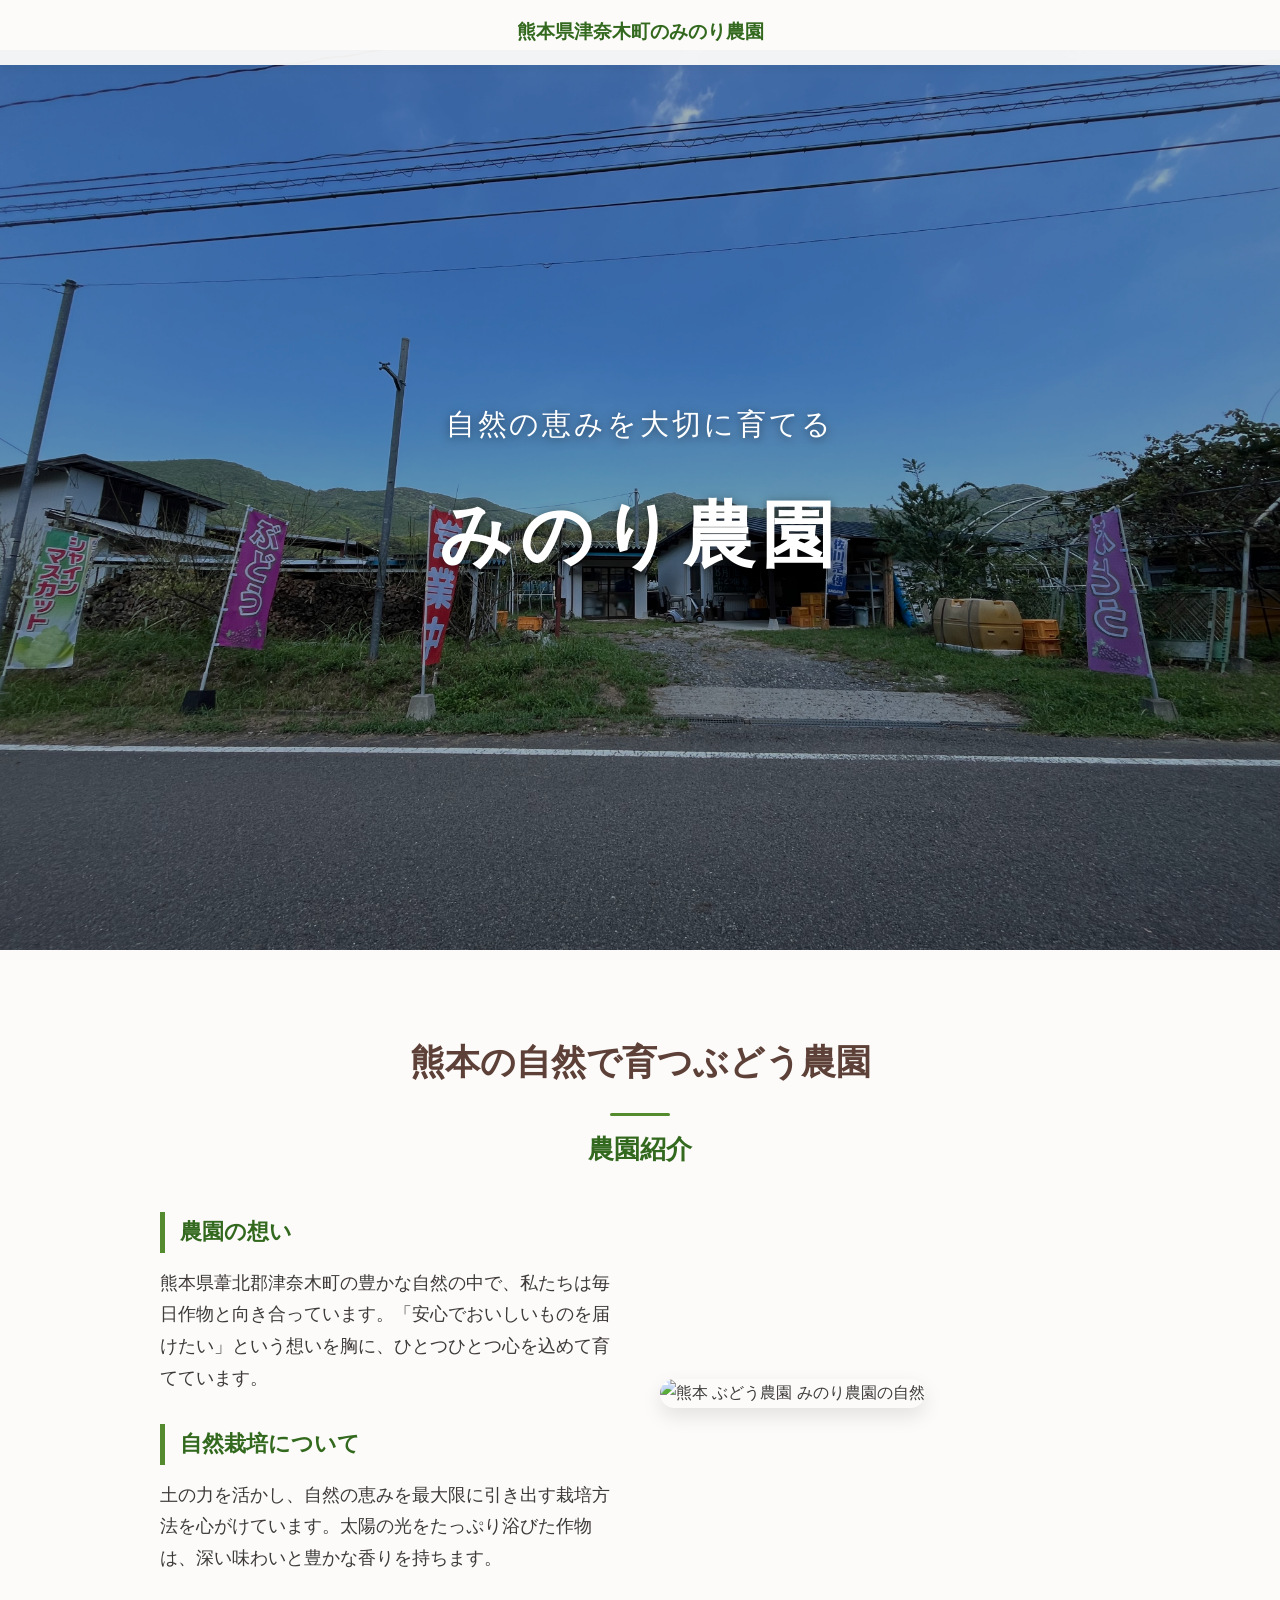
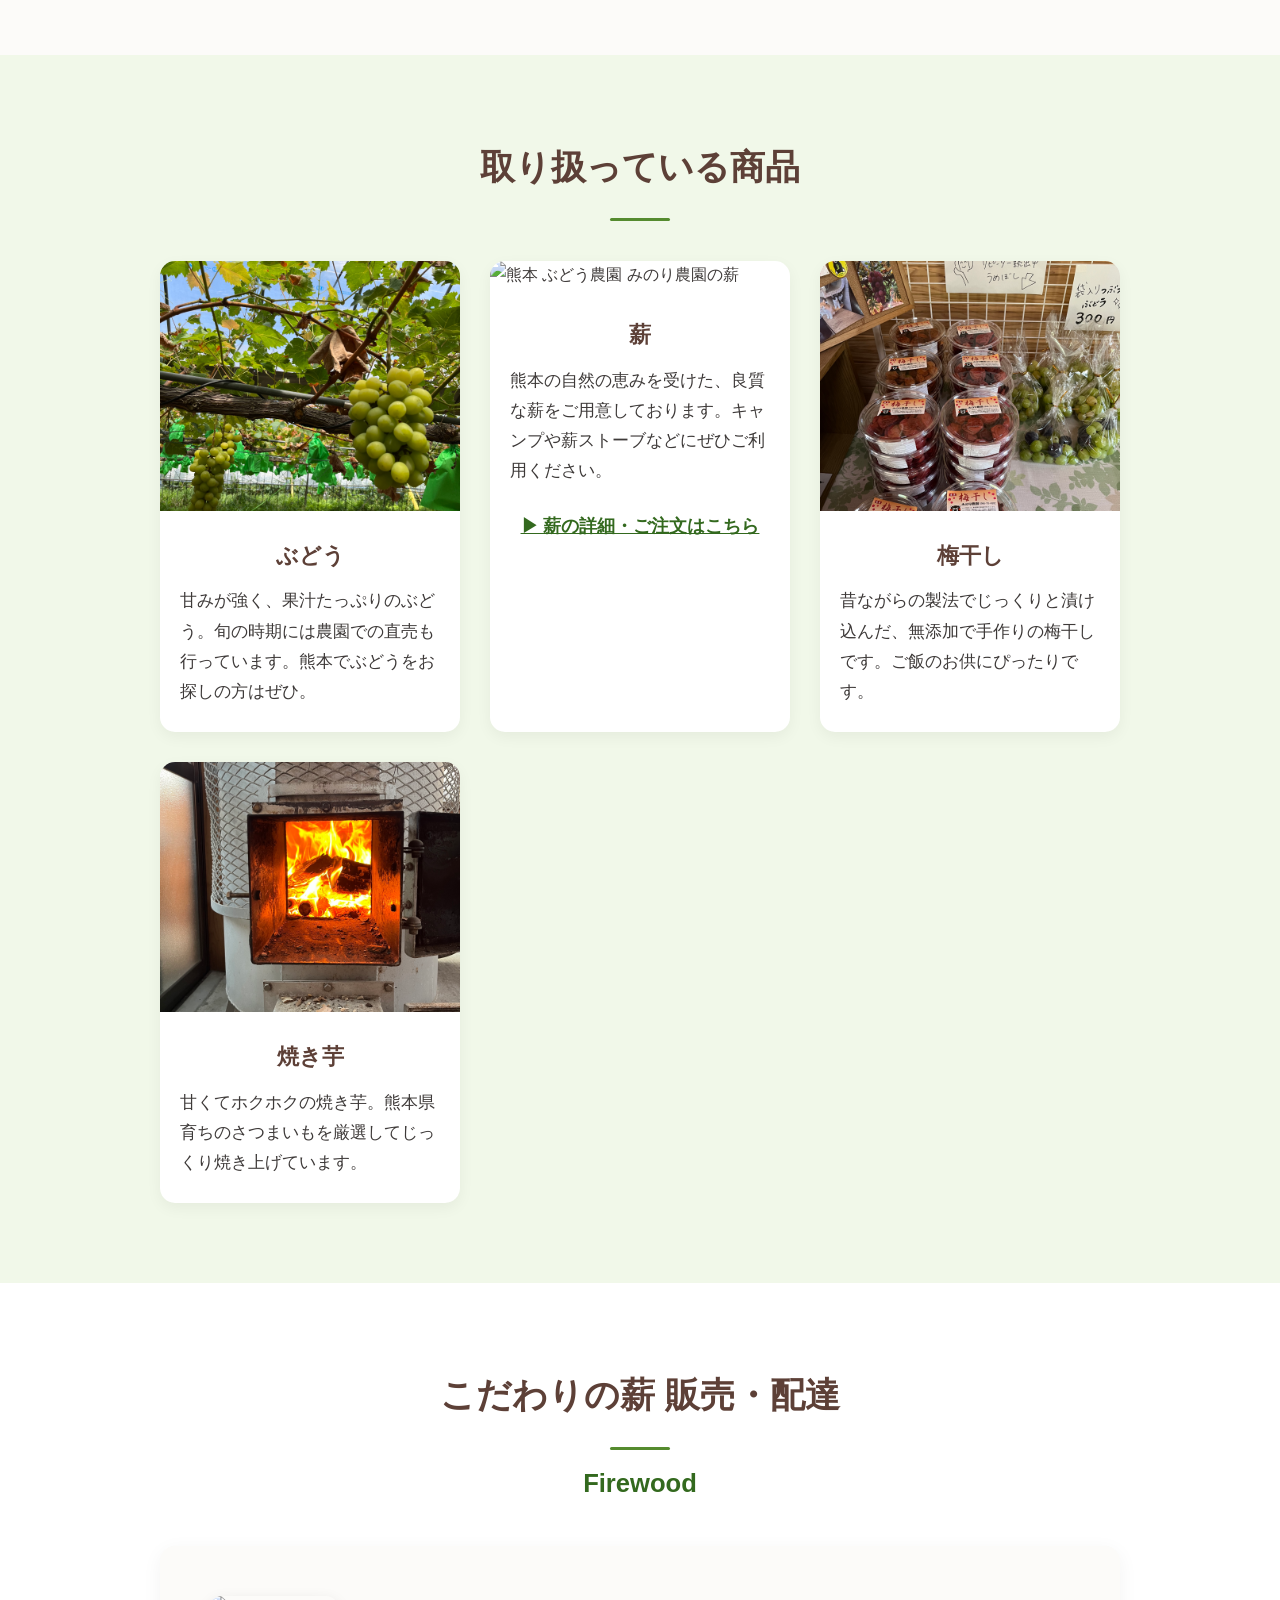
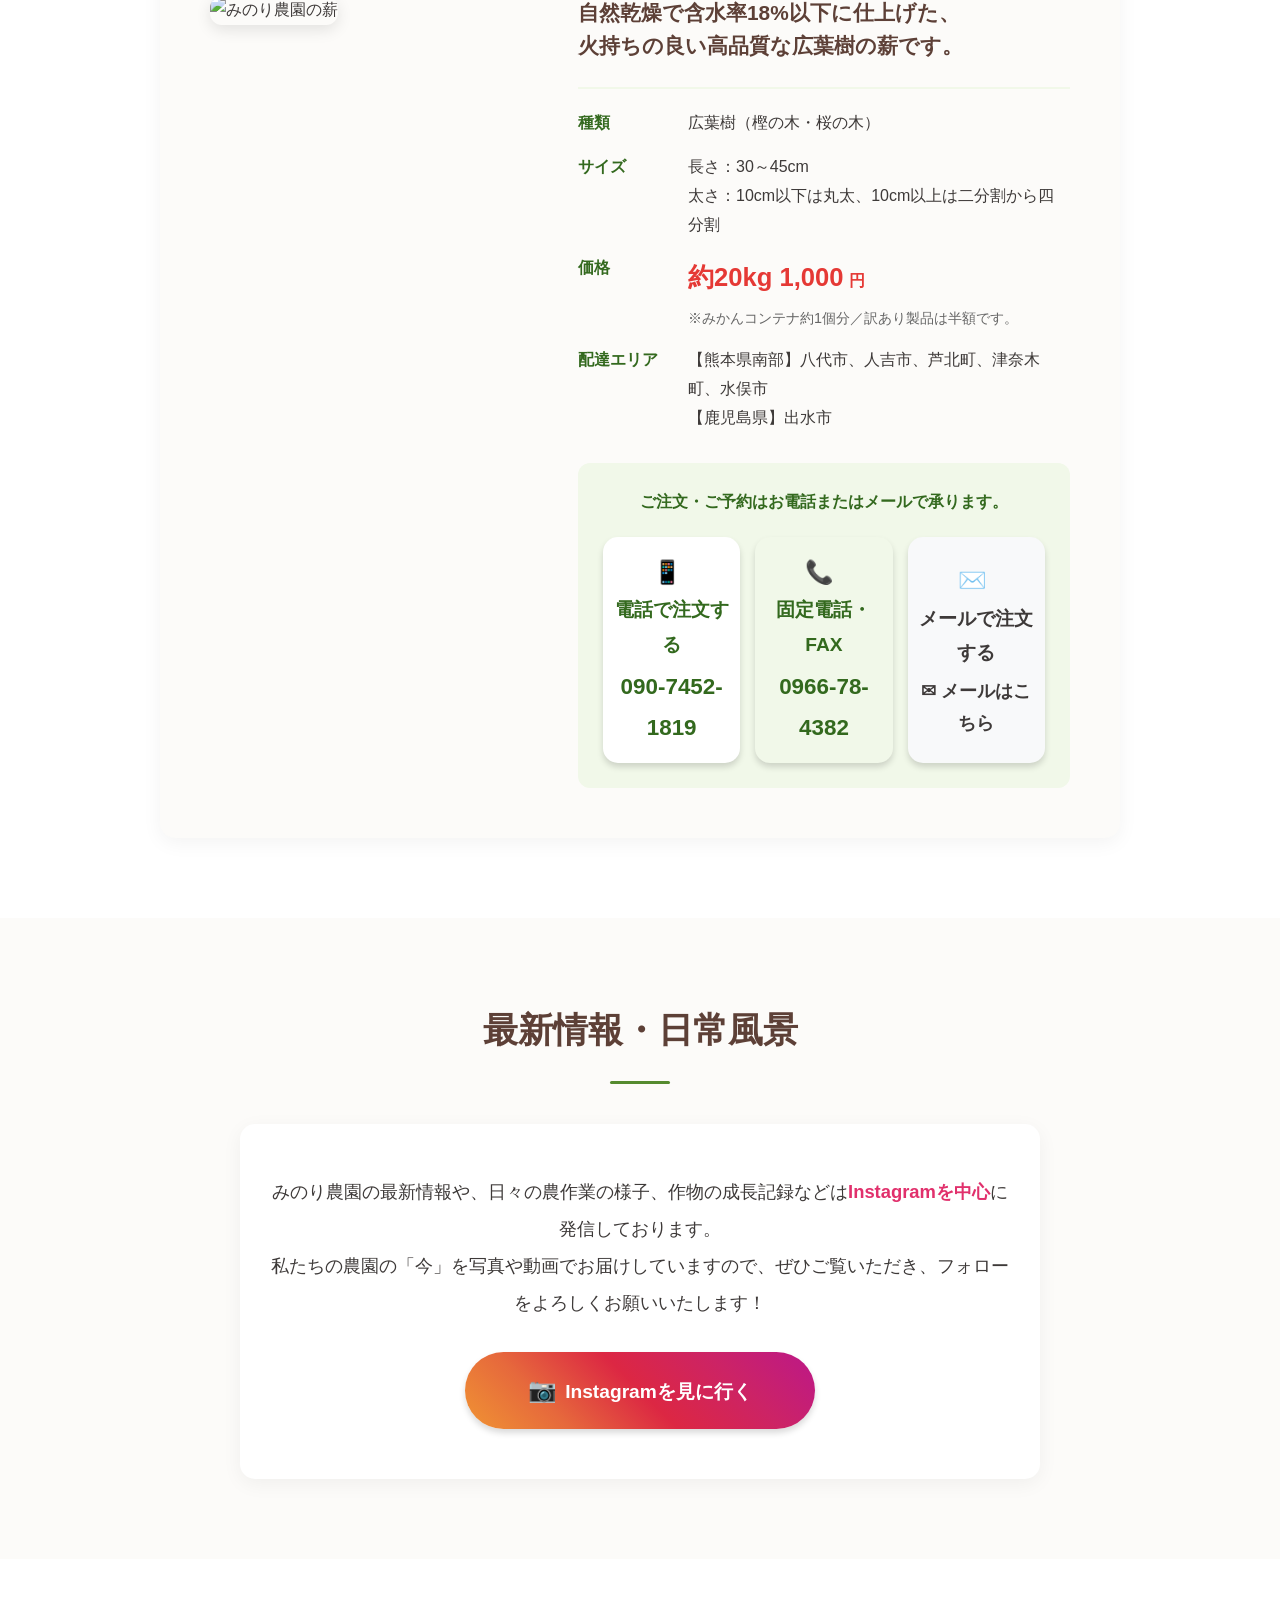
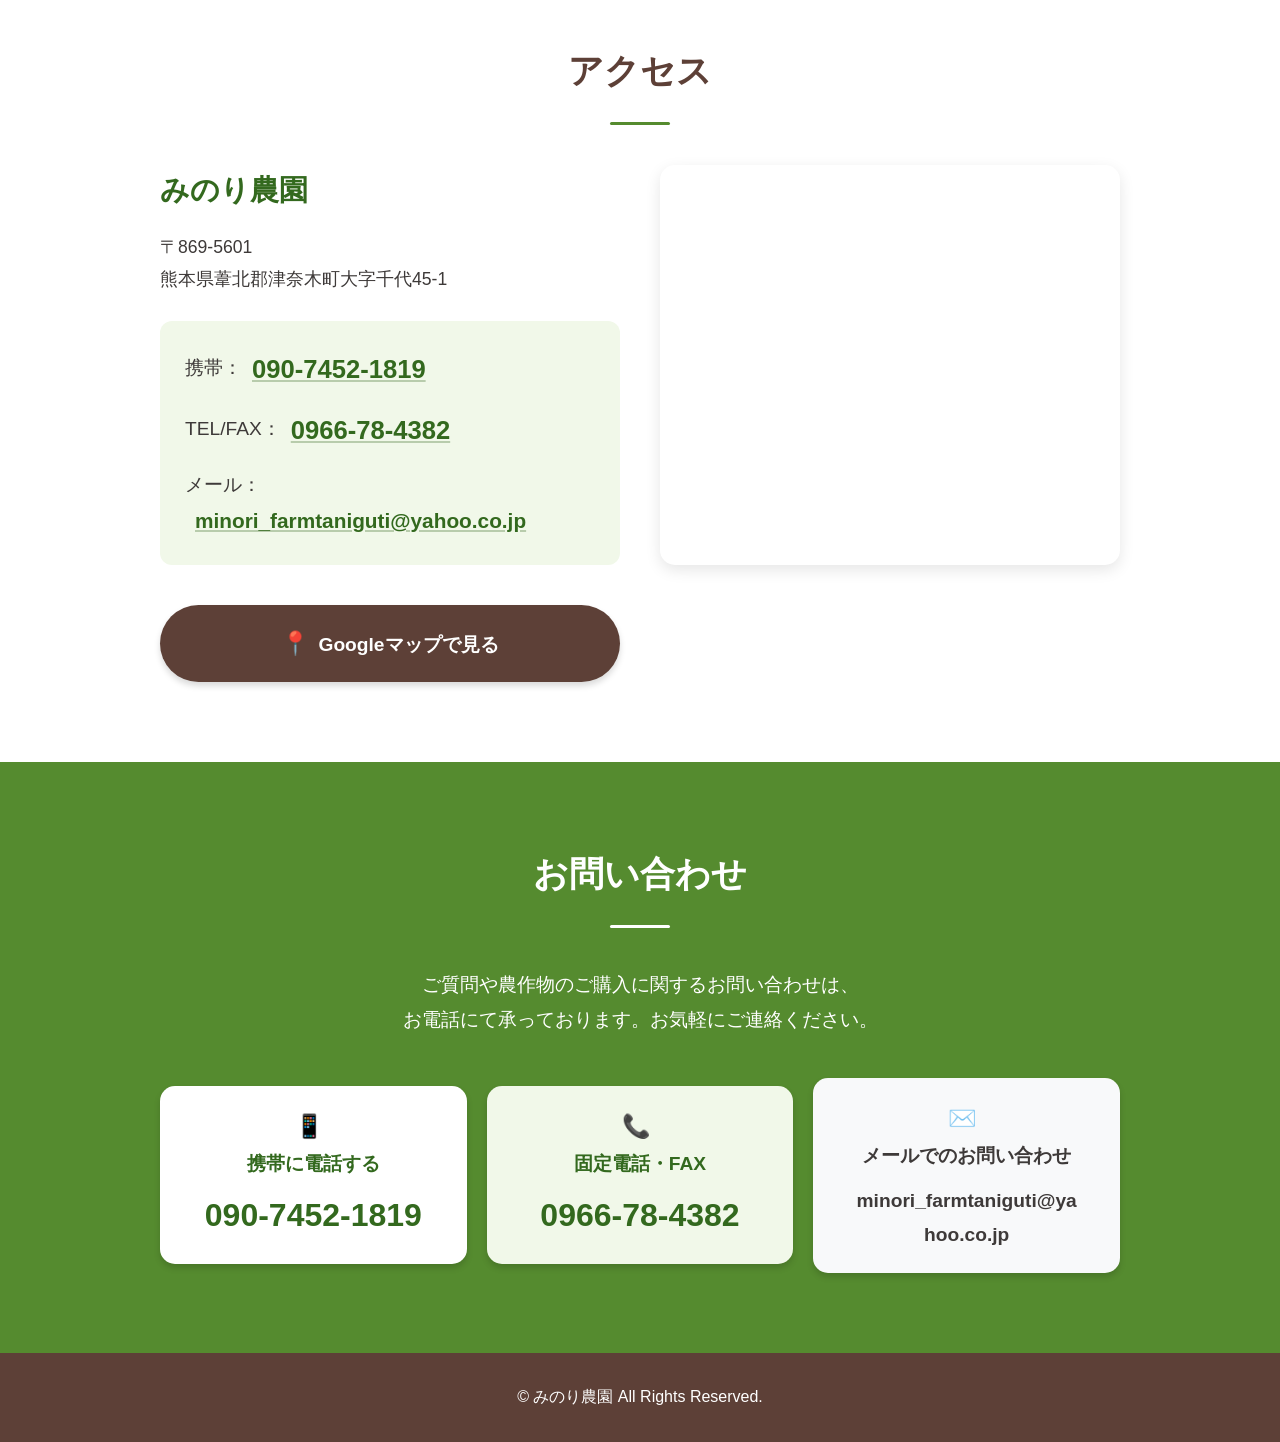
==== index.html @ 59723629 "Initial commit" ====
<!DOCTYPE html>
<html lang="ja">

<head>
    <meta charset="UTF-8">
    <meta name="viewport" content="width=device-width, initial-scale=1.0">
    <meta name="description" content="熊本県葦北郡津奈木町のみのり農園。自然の恵みを大切に育てたぶどうや農産物を栽培しています。熊本でぶどう農園をお探しの方はぜひお越しください。">
    <meta name="keywords" content="熊本ぶどう農園,熊本農園,熊本牧,津奈木町農園,熊本ぶどう">
    <title>みのり農園｜熊本県津奈木町のぶどう農園</title>
    <!-- Security Meta Tags -->
    <meta http-equiv="Content-Security-Policy"
        content="default-src 'self'; script-src 'self' 'unsafe-inline'; style-src 'self' 'unsafe-inline' https://fonts.googleapis.com; font-src 'self' https://fonts.gstatic.com; img-src 'self' data: https://images.unsplash.com; frame-src https://www.google.com;">
    <meta http-equiv="X-Content-Type-Options" content="nosniff">
    <meta name="referrer" content="strict-origin-when-cross-origin">
    <!-- OGP Settings -->
    <meta property="og:title" content="みのり農園｜熊本県津奈木町のぶどう農園">
    <meta property="og:description" content="熊本県葦北郡津奈木町のみのり農園。自然の恵みを大切に育てたぶどうや農産物を栽培しています。熊本でぶどう農園をお探しの方はぜひお越しください。">
    <meta property="og:type" content="website">
    <meta property="og:url" content="https://example.com/">
    <meta property="og:image"
        content="https://images.unsplash.com/photo-1596199050105-6d5d32222916?auto=format&fit=crop&w=1200&q=80">
    <meta property="og:site_name" content="みのり農園">
    <!-- Twitter Card -->
    <meta name="twitter:card" content="summary_large_image">
    <!-- Fonts -->
    <link rel="preconnect" href="https://fonts.googleapis.com">
    <link rel="preconnect" href="https://fonts.gstatic.com" crossorigin>
    <link href="https://fonts.googleapis.com/css2?family=Zen+Maru+Gothic:wght@400;500;700&display=swap"
        rel="stylesheet">
    <!-- CSS -->
    <link rel="stylesheet" href="style.css">
    <!-- JSON-LD Structured Data -->
    <script type="application/ld+json">
    {
      "@context": "https://schema.org",
      "@type": "AgricultureBusiness",
      "name": "みのり農園",
      "address": {
        "@type": "PostalAddress",
        "postalCode": "869-5601",
        "addressRegion": "熊本県",
        "addressLocality": "葦北郡津奈木町",
        "streetAddress": "大字千代45-1"
      },
      "telephone": ["+81-90-7452-1819", "+81-966-78-4382"],
      "faxNumber": "+81-966-78-4382",
      "email": "minori_farmtaniguti@yahoo.co.jp",
      "url": "https://example.com/",
      "image": "https://images.unsplash.com/photo-1596199050105-6d5d32222916?auto=format&fit=crop&w=1200&q=80",
      "hasMap": "https://maps.google.com/maps?q=+熊本県葦北郡津奈木町大字千代45-1"
    }
    </script>
</head>

<body>
    <header class="header">
        <h1 class="header-logo">熊本県津奈木町のみのり農園</h1>
    </header>
    <main>
        <!-- ① トップ -->
        <section class="hero">
            <div class="slideshow">
                <img src="58AD349C-4984-474A-8A46-B0CCB428204A.jpg" class="slide active" alt="熊本 ぶどう農園 みのり農園の看板と入口">
                <img src="S__67878945_0.jpg" class="slide" alt="熊本 ぶどう農園 みのり農園のぶどう">
                <img src="D2B4892F-7007-451C-8F07-E9741CB3FBFA.jpg" class="slide" alt="熊本 ぶどう農園 みのり農園の直売所と商品">
                <img src="69CFE277-9653-4659-9A89-67F51B2C4236.jpg" class="slide" alt="熊本 ぶどう農園 みのり農園の栽培風景">
            </div>
            <div class="hero-overlay"></div>
            <div class="hero-content">
                <p class="hero-catchcopy">自然の恵みを大切に育てる</p>
                <p class="hero-title">みのり農園</p>
            </div>
        </section>
        <!-- ② 農園紹介 -->
        <section id="about" class="section about">
            <div class="container">
                <h2>熊本の自然で育つぶどう農園</h2>
                <h2 class="sub-heading">農園紹介</h2>
                <div class="about-content">
                    <div class="about-text">
                        <h3>農園の想い</h3>
                        <p>熊本県葦北郡津奈木町の豊かな自然の中で、私たちは毎日作物と向き合っています。「安心でおいしいものを届けたい」という想いを胸に、ひとつひとつ心を込めて育てています。
                        </p>
                        <h3>自然栽培について</h3>
                        <p>土の力を活かし、自然の恵みを最大限に引き出す栽培方法を心がけています。太陽の光をたっぷり浴びた作物は、深い味わいと豊かな香りを持ちます。</p>
                    </div>
                    <div class="about-image">
                        <img src="D5EA5238-9166-4B5B-B5BC-A49AAB52BA9B.jpg" alt="熊本 ぶどう農園 みのり農園の自然" loading="lazy">
                    </div>
                </div>
            </div>
        </section>
        <!-- ③ 農作物 -->
        <section id="crops" class="section crops">
            <div class="container">
                <h2>取り扱っている商品</h2>
                <div class="crops-grid">
                    <div class="crop-card">
                        <img src="6C03213D-7E4A-4CED-9D37-FD0A88B57BA9.jpg" alt="熊本 ぶどう農園 みのり農園のぶどう" loading="lazy">
                        <h3>ぶどう</h3>
                        <p>甘みが強く、果汁たっぷりのぶどう。旬の時期には農園での直売も行っています。熊本でぶどうをお探しの方はぜひ。</p>
                    </div>
                    <div class="crop-card">
                        <img src="S__67878945_0.jpg" alt="熊本 ぶどう農園 みのり農園の薪" loading="lazy">
                        <h3>薪</h3>
                        <p>熊本の自然の恵みを受けた、良質な薪をご用意しております。キャンプや薪ストーブなどにぜひご利用ください。</p>
                        <div style="text-align: center; margin-bottom: 20px;">
                            <a href="#firewood"
                                style="color: var(--color-green-dark); font-weight: 700; text-decoration: underline; font-size: 1.1rem;">▶
                                薪の詳細・ご注文はこちら</a>
                        </div>
                    </div>
                    <div class="crop-card">
                        <img src="98C8190A-40B0-43A2-8906-DF557AEF456E.jpg" alt="熊本 ぶどう農園 みのり農園の梅干し" loading="lazy">
                        <h3>梅干し</h3>
                        <p>昔ながらの製法でじっくりと漬け込んだ、無添加で手作りの梅干しです。ご飯のお供にぴったりです。</p>
                    </div>
                    <div class="crop-card">
                        <img src="D9755EA5-D19B-41AC-8C69-B80F9CE3E605.jpg" alt="熊本 ぶどう農園 みのり農園の焼き芋" loading="lazy">
                        <h3>焼き芋</h3>
                        <p>甘くてホクホクの焼き芋。熊本県育ちのさつまいもを厳選してじっくり焼き上げています。</p>
                    </div>
                </div>
            </div>
        </section>
        <!-- ④ 薪のご案内 -->
        <section id="firewood" class="section firewood">
            <div class="container">
                <h2>こだわりの薪 販売・配達</h2>
                <h2 class="sub-heading">Firewood</h2>
                <div class="firewood-content">
                    <div class="firewood-image">
                        <img src="S__67878945_0.jpg" alt="みのり農園の薪" loading="lazy">
                    </div>
                    <div class="firewood-details">
                        <p class="firewood-lead">自然乾燥で含水率18%以下に仕上げた、<br>火持ちの良い高品質な広葉樹の薪です。</p>
                        <dl class="firewood-specs">
                            <dt>種類</dt>
                            <dd>広葉樹（樫の木・桜の木）</dd>
                            <dt>サイズ</dt>
                            <dd>長さ：30～45cm<br>太さ：10cm以下は丸太、10cm以上は二分割から四分割</dd>
                            <dt>価格</dt>
                            <dd>
                                <strong class="price">約20kg 1,000<span>円</span></strong><br>
                                <span class="note">※みかんコンテナ約1個分／訳あり製品は半額です。</span>
                            </dd>
                            <dt>配達エリア</dt>
                            <dd>
                                【熊本県南部】八代市、人吉市、芦北町、津奈木町、水俣市<br>
                                【鹿児島県】出水市
                            </dd>
                        </dl>
                        <div class="firewood-cta">
                            <p>ご注文・ご予約はお電話またはメールで承ります。</p>
                            <div class="firewood-buttons">
                                <a href="tel:09074521819" class="btn btn-tel">
                                    <span class="icon">📱</span>電話で注文する<br><span class="number">090-7452-1819</span>
                                </a>
                                <a href="tel:0966784382" class="btn btn-tel btn-tel-landline">
                                    <span class="icon">📞</span>固定電話・FAX<br><span class="number">0966-78-4382</span>
                                </a>
                                <a href="mailto:minori_farmtaniguti@yahoo.co.jp" class="btn btn-tel btn-mail">
                                    <span class="icon">✉️</span>メールで注文する<br><span class="number">✉ メールはこちら</span>
                                </a>
                            </div>
                        </div>
                    </div>
                </div>
            </div>
        </section>

        <!-- ⑤ Instagram -->
        <section id="instagram" class="section instagram">
            <div class="container">
                <h2>最新情報・日常風景</h2>
                <div class="instagram-content">
                    <p class="instagram-text">
                        みのり農園の最新情報や、日々の農作業の様子、作物の成長記録などは<strong>Instagramを中心</strong>に発信しております。<br>私たちの農園の「今」を写真や動画でお届けしていますので、ぜひご覧いただき、フォローをよろしくお願いいたします！
                    </p>
                    <a href="https://www.instagram.com/minori.farm/" target="_blank" rel="noopener noreferrer"
                        class="btn btn-instagram">
                        <span class="icon">📷</span>Instagramを見に行く
                    </a>
                </div>
            </div>
        </section>

        <!-- ⑤ アクセス -->
        <section id="access" class="section access">
            <div class="container">
                <h2>アクセス</h2>
                <div class="access-content">
                    <div class="access-info">
                        <p class="farm-name">みのり農園</p>
                        <p class="address">〒869-5601<br>熊本県葦北郡津奈木町大字千代45-1</p>
                        <div class="contact-numbers">
                            <p><span>携帯：</span><a href="tel:09074521819" class="tel-link">090-7452-1819</a></p>
                            <p><span>TEL/FAX：</span><a href="tel:0966784382" class="tel-link">0966-78-4382</a></p>
                            <p><span>メール：</span><a href="mailto:minori_farmtaniguti@yahoo.co.jp"
                                    class="tel-link mail-link">minori_farmtaniguti@yahoo.co.jp</a></p>
                        </div>
                        <a href="https://maps.app.goo.gl/3xP7nrda5u2xtHKN9" target="_blank" rel="noopener noreferrer"
                            class="btn btn-map">
                            <span class="icon">📍</span>Googleマップで見る
                        </a>
                    </div>
                    <div class="access-map">
                        <iframe
                            src="https://www.google.com/maps/embed?pb=!1m18!1m12!1m3!1d3372.433994784903!2d130.4644456!3d32.2380211!2m3!1f0!2f0!3f0!3m2!1i1024!2i768!4f13.1!3m3!1m2!1s0x353f97e62a31b59f%3A0x4241bd5cde236639!2z44G_44Gu44KK6L6y5ZyS!5e0!3m2!1sja!2sjp!4v1710460000000!5m2!1sja!2sjp"
                            width="100%" height="400" style="border:0;" allowfullscreen="" loading="lazy"
                            referrerpolicy="no-referrer-when-downgrade"></iframe>
                    </div>
                </div>
            </div>
        </section>
        <!-- ⑥ お問い合わせ -->
        <section id="contact" class="section contact">
            <div class="container">
                <h2 class="contact-title">お問い合わせ</h2>
                <p class="contact-text">ご質問や農作物のご購入に関するお問い合わせは、<br>お電話にて承っております。お気軽にご連絡ください。</p>
                <div class="contact-buttons">
                    <a href="tel:09074521819" class="btn btn-tel">
                        <span class="icon">📱</span>携帯に電話する<br><span class="number">090-7452-1819</span>
                    </a>
                    <a href="tel:0966784382" class="btn btn-tel btn-tel-landline">
                        <span class="icon">📞</span>固定電話・FAX<br><span class="number">0966-78-4382</span>
                    </a>
                    <a href="mailto:minori_farmtaniguti@yahoo.co.jp" class="btn btn-tel btn-mail">
                        <span class="icon">✉️</span>メールでのお問い合わせ<br><span
                            class="number">minori_farmtaniguti@yahoo.co.jp</span>
                    </a>
                </div>
            </div>
        </section>
    </main>
    <footer class="footer">
        <div class="container">
            <p>&copy; みのり農園 All Rights Reserved.</p>
        </div>
    </footer>
    <script src="script.js"></script>
</body>

</html>
---- style.css ----
@charset "utf-8";

:root {
    --color-green: #558B2F; /* Natural deep green */
    --color-green-dark: #33691E;
    --color-green-light: #F1F8E9;
    --color-brown: #5D4037; /* Earthy brown */
    --color-brown-light: #795548;
    --color-text: #3E3A39;
    --color-bg: #FCFBF9; /* Warm white */
    --color-white: #FFFFFF;
    
    --font-main: 'Zen Maru Gothic', sans-serif;
}

* {
    margin: 0;
    padding: 0;
    box-sizing: border-box;
}

html {
    scroll-behavior: smooth;
    font-size: 16px; /* Base size */
}

body {
    font-family: var(--font-main);
    color: var(--color-text);
    background-color: var(--color-bg);
    line-height: 1.8;
}

a {
    color: var(--color-green-dark);
    text-decoration: none;
    transition: opacity 0.3s ease;
}

a:hover {
    opacity: 0.8;
}

ul {
    list-style: none;
}

img {
    max-width: 100%;
    height: auto;
    vertical-align: middle;
}

.container {
    max-width: 1000px;
    margin: 0 auto;
    padding: 0 20px;
}

/* Header */
.header {
    background-color: rgba(252, 251, 249, 0.95);
    position: fixed;
    top: 0;
    width: 100%;
    z-index: 100;
    padding: 15px 20px;
    box-shadow: 0 2px 10px rgba(0,0,0,0.05);
    text-align: center;
}

.header-logo {
    font-size: 1.2rem;
    color: var(--color-green-dark);
    font-weight: 700;
    margin: 0;
}

/* Hero Slideshow */
.hero {
    position: relative;
    height: 100vh;
    min-height: 600px;
    width: 100%;
    overflow: hidden;
    display: flex;
    align-items: center;
    justify-content: center;
    margin-top: 50px; /* Offset for fixed header */
}

.slideshow {
    position: absolute;
    top: 0;
    left: 0;
    width: 100%;
    height: 100%;
    z-index: 1;
}

.slideshow img.slide {
    position: absolute;
    top: 0;
    left: 0;
    width: 100%;
    height: 100%;
    object-fit: cover;
    opacity: 0;
    transition: opacity 1.5s ease-in-out;
}

.slideshow img.slide.active {
    opacity: 1;
}

.hero-overlay {
    position: absolute;
    top: 0;
    left: 0;
    width: 100%;
    height: 100%;
    background: rgba(0, 0, 0, 0.3);
    z-index: 2;
}

.hero-content {
    position: relative;
    z-index: 3;
    text-align: center;
    color: var(--color-white);
    text-shadow: 0 2px 10px rgba(0,0,0,0.5);
    padding: 0 20px;
}

.hero-catchcopy {
    font-size: clamp(1.2rem, 4vw, 1.8rem);
    margin-bottom: 20px;
    letter-spacing: 0.1em;
}

.hero-title {
    font-size: clamp(2.5rem, 8vw, 4.5rem);
    font-weight: 700;
    letter-spacing: 0.1em;
}

/* Sections */
.section {
    padding: 80px 0;
}

.section h2 {
    text-align: center;
    font-size: clamp(1.8rem, 5vw, 2.2rem);
    color: var(--color-brown);
    margin-bottom: 40px;
    position: relative;
}

.section h2.sub-heading {
    font-size: clamp(1.3rem, 4vw, 1.6rem);
    margin-top: -30px;
    margin-bottom: 40px;
    color: var(--color-green-dark);
}

.section h2::after {
    content: '';
    display: block;
    width: 60px;
    height: 3px;
    background-color: var(--color-green);
    margin: 20px auto 0;
    border-radius: 2px;
}

.section h2.sub-heading::after {
    display: none;
}

/* About */
.about {
    background-color: var(--color-bg);
}

.about-content {
    display: flex;
    flex-direction: column;
    gap: 40px;
}

@media (min-width: 768px) {
    .about-content {
        flex-direction: row;
        align-items: center;
    }
}

.about-text {
    flex: 1;
    font-size: 1.1rem;
}

.about-text h3 {
    color: var(--color-green-dark);
    margin-top: 30px;
    margin-bottom: 15px;
    font-size: 1.4rem;
    border-left: 5px solid var(--color-green);
    padding-left: 15px;
}

.about-text h3:first-child {
    margin-top: 0;
}

.about-image {
    flex: 1;
}

.about-image img {
    border-radius: 15px;
    box-shadow: 0 8px 20px rgba(0,0,0,0.1);
    width: 100%;
}

/* Crops */
.crops {
    background-color: var(--color-green-light);
}

.crops-grid {
    display: grid;
    grid-template-columns: 1fr;
    gap: 30px;
}

@media (min-width: 768px) {
    .crops-grid {
        grid-template-columns: repeat(3, 1fr);
    }
}

.crop-card {
    background-color: var(--color-white);
    border-radius: 15px;
    overflow: hidden;
    box-shadow: 0 5px 15px rgba(0,0,0,0.05);
    transition: transform 0.3s ease;
}

.crop-card:hover {
    transform: translateY(-5px);
}

.crop-card img {
    width: 100%;
    height: 250px;
    object-fit: cover;
}

.crop-card h3 {
    color: var(--color-brown);
    padding: 25px 20px 10px;
    font-size: 1.4rem;
    text-align: center;
}

.crop-card p {
    padding: 0 20px 25px;
    color: var(--color-text);
    font-size: 1.05rem;
}

/* Firewood Section */
.firewood {
    background-color: var(--color-white);
}

.firewood-content {
    display: flex;
    flex-direction: column;
    gap: 40px;
    background-color: var(--color-bg);
    border-radius: 15px;
    padding: 30px;
    box-shadow: 0 5px 20px rgba(0,0,0,0.05);
}

@media (min-width: 768px) {
    .firewood-content {
        flex-direction: row;
        padding: 50px;
    }
}

.firewood-image {
    flex: 1;
}

.firewood-image img {
    border-radius: 12px;
    width: 100%;
    box-shadow: 0 5px 15px rgba(0,0,0,0.1);
}

.firewood-details {
    flex: 1.5;
}

.firewood-lead {
    font-size: 1.3rem;
    font-weight: 700;
    color: var(--color-brown);
    margin-bottom: 25px;
    line-height: 1.6;
}

.firewood-specs {
    margin-bottom: 30px;
    display: grid;
    grid-template-columns: 100px 1fr;
    gap: 15px 10px;
    border-top: 2px solid var(--color-green-light);
    padding-top: 20px;
}

@media (max-width: 767px) {
    .firewood-specs {
        display: block;
    }
    .firewood-specs dt {
        margin-top: 15px;
        margin-bottom: 5px;
    }
}

.firewood-specs dt {
    font-weight: 700;
    color: var(--color-green-dark);
}

.firewood-specs dd {
    margin: 0;
    color: var(--color-text);
}

.firewood-specs .price {
    font-size: 1.6rem;
    color: #e53935;
}

.firewood-specs .price span {
    font-size: 1rem;
    margin-left: 5px;
}

.firewood-specs .note {
    font-size: 0.9rem;
    color: #666;
    display: block;
    margin-top: 5px;
}

.firewood-cta {
    background-color: var(--color-green-light);
    padding: 25px;
    border-radius: 12px;
    text-align: center;
}

.firewood-cta p {
    font-weight: 700;
    margin-bottom: 20px;
    color: var(--color-green-dark);
}

.firewood-buttons {
    display: flex;
    flex-direction: column;
    gap: 15px;
}

@media (min-width: 768px) {
    .firewood-buttons {
        flex-direction: row;
    }
    .firewood-buttons .btn-tel {
        flex: 1;
        padding: 15px 10px;
    }
}

.firewood-buttons .btn-tel .number {
    font-size: 1.4rem;
}
.firewood-buttons .btn-mail .number {
    font-size: 1.1rem;
    margin-top: 5px;
}

/* Instagram */
.instagram {
    background-color: var(--color-bg);
}

.instagram-content {
    background-color: var(--color-white);
    padding: 50px 30px;
    border-radius: 15px;
    box-shadow: 0 5px 20px rgba(0,0,0,0.05);
    max-width: 800px;
    margin: 0 auto;
    text-align: center;
}

.instagram-text {
    font-size: 1.15rem;
    margin-bottom: 30px;
    color: var(--color-text);
    line-height: 2;
}

.instagram-text strong {
    color: #E1306C;
    font-weight: 700;
}

.btn-instagram {
    background: linear-gradient(45deg, #f09433 0%, #e6683c 25%, #dc2743 50%, #cc2366 75%, #bc1888 100%);
    color: var(--color-white);
    font-size: 1.2rem;
    padding: 20px 40px;
    width: 100%;
    max-width: 350px;
    display: inline-flex;
    align-items: center;
    justify-content: center;
}

.btn-instagram:hover {
    background: linear-gradient(45deg, #e6683c 0%, #dc2743 25%, #cc2366 50%, #bc1888 75%, #f09433 100%);
    color: var(--color-white);
    transform: translateY(-3px);
    box-shadow: 0 8px 15px rgba(220, 39, 67, 0.3);
}

/* Access */
.access {
    background-color: var(--color-white);
}

.access-content {
    display: flex;
    flex-direction: column;
    gap: 40px;
}

@media (min-width: 768px) {
    .access-content {
        flex-direction: row;
    }
}

.access-info {
    flex: 1;
    font-size: 1.1rem;
}

.farm-name {
    font-size: 1.8rem;
    font-weight: 700;
    color: var(--color-green-dark);
    margin-bottom: 15px;
}

.address {
    margin-bottom: 20px;
}

.contact-numbers {
    background-color: var(--color-green-light);
    padding: 25px;
    border-radius: 12px;
    margin: 25px 0;
}

.contact-numbers p {
    font-size: 1.2rem;
    margin-bottom: 15px;
    display: flex;
    align-items: center;
    flex-wrap: wrap;
}

.contact-numbers p:last-child {
    margin-bottom: 0;
}

.tel-link {
    font-size: 1.6rem;
    font-weight: 700;
    color: var(--color-green-dark);
    margin-left: 10px;
    text-decoration: underline;
    text-decoration-color: rgba(51, 105, 30, 0.3);
}

.mail-link {
    font-size: clamp(1rem, 4vw, 1.3rem);
    word-break: break-all;
}

.access-map {
    flex: 1;
}

.access-map iframe {
    border-radius: 15px;
    box-shadow: 0 5px 15px rgba(0,0,0,0.1);
}

/* Buttons */
.btn {
    display: inline-block;
    padding: 18px 30px;
    border-radius: 50px;
    font-weight: 700;
    text-align: center;
    transition: all 0.3s ease;
    box-shadow: 0 4px 6px rgba(0,0,0,0.15);
    cursor: pointer;
}

.btn:hover {
    transform: translateY(-3px);
    box-shadow: 0 8px 15px rgba(0,0,0,0.2);
}

.btn .icon {
    margin-right: 8px;
    font-size: 1.2em;
}

.btn-map {
    background-color: var(--color-brown);
    color: var(--color-white);
    font-size: 1.2rem;
    width: 100%;
    margin-top: 15px;
}

.btn-map:hover {
    background-color: var(--color-brown-light);
    color: var(--color-white);
}

/* Contact */
.contact {
    background-color: var(--color-green);
    color: var(--color-white);
    text-align: center;
}

.contact .contact-title {
    color: var(--color-white);
}

.contact .contact-title::after {
    background-color: var(--color-white);
}

.contact-text {
    font-size: 1.2rem;
    margin-bottom: 40px;
}

.contact-buttons {
    display: flex;
    flex-direction: column;
    align-items: center;
    gap: 20px;
}

@media (min-width: 768px) {
    .contact-buttons {
        flex-direction: row;
        justify-content: center;
    }
}

.btn-tel {
    background-color: var(--color-white);
    color: var(--color-green-dark);
    font-size: 1.2rem;
    padding: 20px 40px;
    border-radius: 15px;
    width: 100%;
    max-width: 400px;
    display: flex;
    flex-direction: column;
    align-items: center;
    justify-content: center;
    text-decoration: none;
}

.btn-tel .number {
    font-size: 2rem;
    margin-top: 5px;
    font-weight: 700;
}

.btn-tel:hover {
    background-color: var(--color-bg);
    color: var(--color-green-dark);
}

.btn-tel-landline {
    background-color: var(--color-green-light);
}

.btn-mail {
    background-color: #f8f9fa;
    color: var(--color-text);
}

.btn-mail:hover {
    background-color: #e9ecef;
    color: var(--color-text);
}

.btn-mail .number {
    font-size: clamp(1rem, 4.5vw, 1.2rem);
    word-break: break-all;
    margin-top: 10px;
}

/* Footer */
.footer {
    background-color: var(--color-brown);
    color: var(--color-white);
    text-align: center;
    padding: 30px 20px;
    font-size: 1rem;
}

/* Smartphone Specific Adjustments */
@media (max-width: 767px) {
    html {
        font-size: 17px; /* Even bigger base font for better readability on smartphones */
    }
    .section {
        padding: 60px 0;
    }
    .hero-catchcopy {
        font-size: 1.4rem;
    }
    .hero-title {
        font-size: 3rem;
    }
    .header-logo {
        font-size: 1.3rem; 
    }
    .tel-link {
        display: block;
        margin-left: 0;
        margin-top: 5px;
        font-size: 1.8rem;
    }
    .contact-buttons a.btn-tel {
        padding: 25px 20px;
    }
    .btn {
        padding: 20px 30px;
    }
}
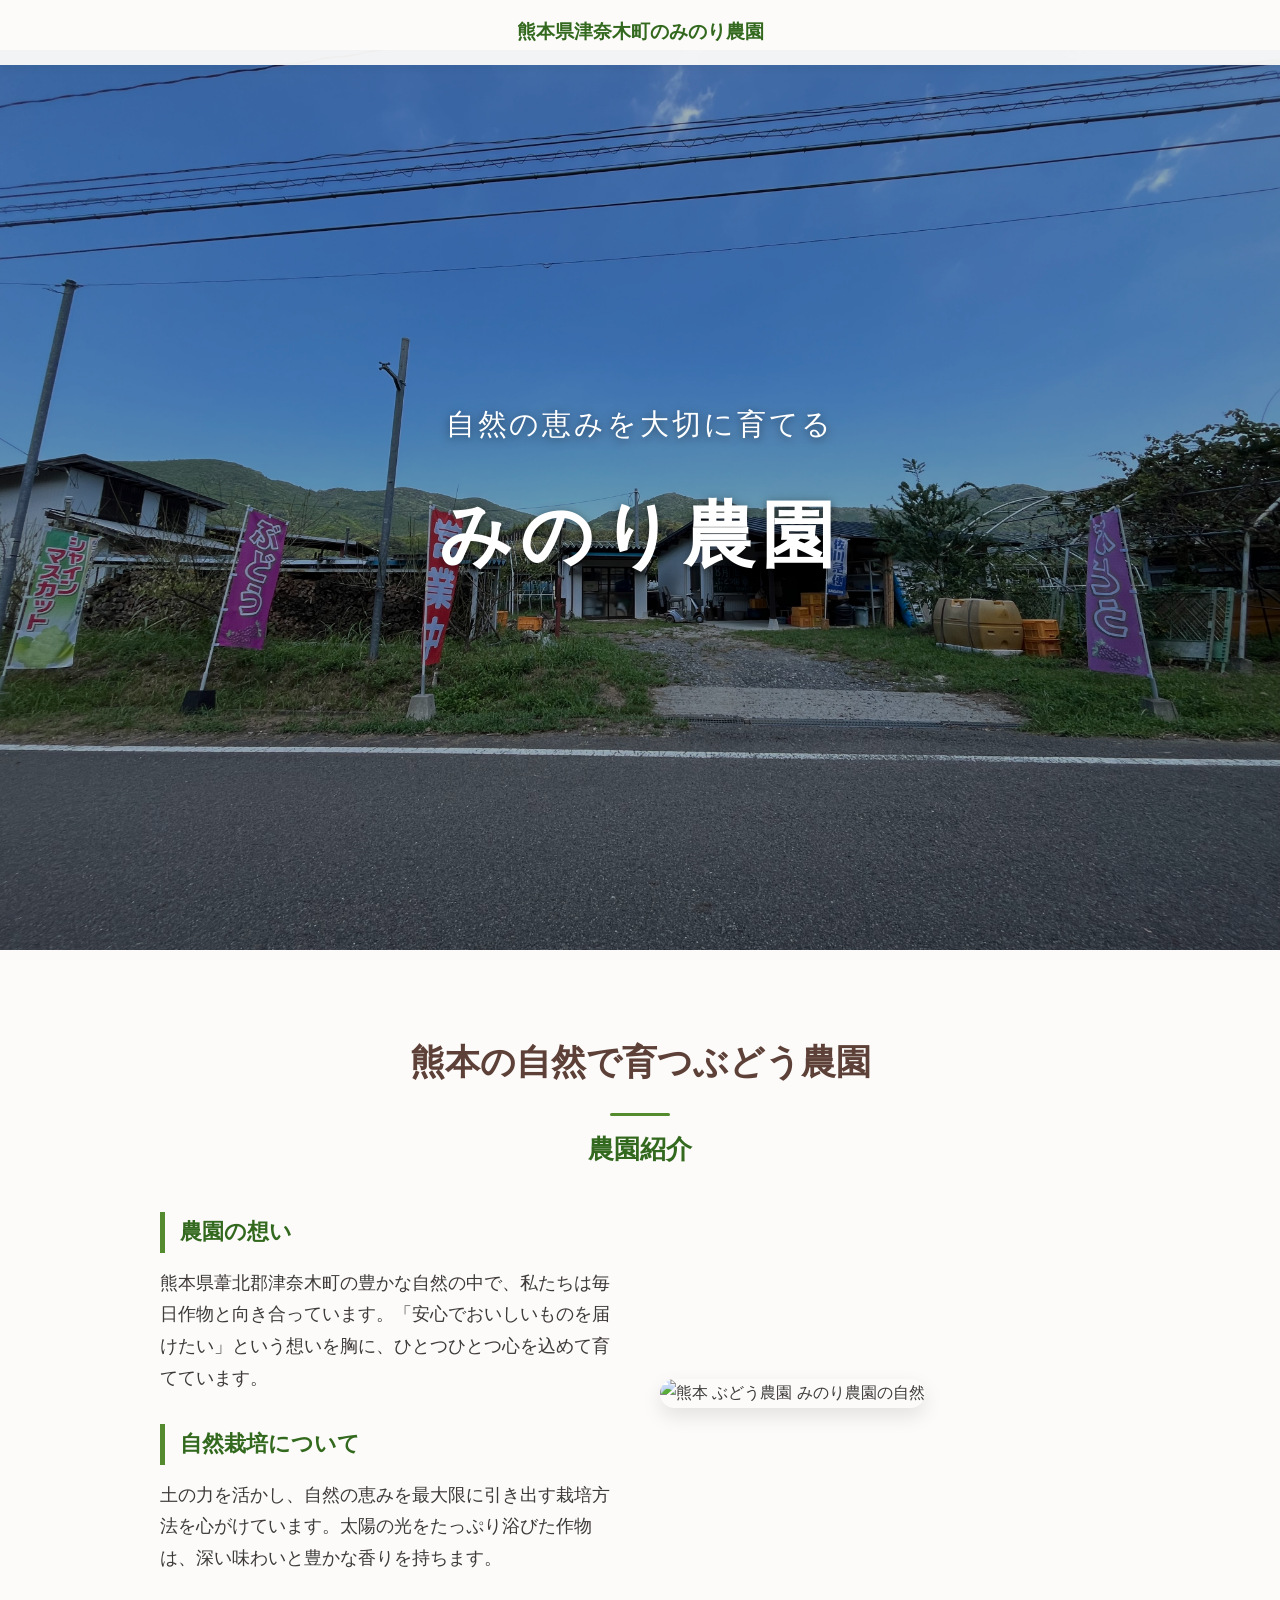
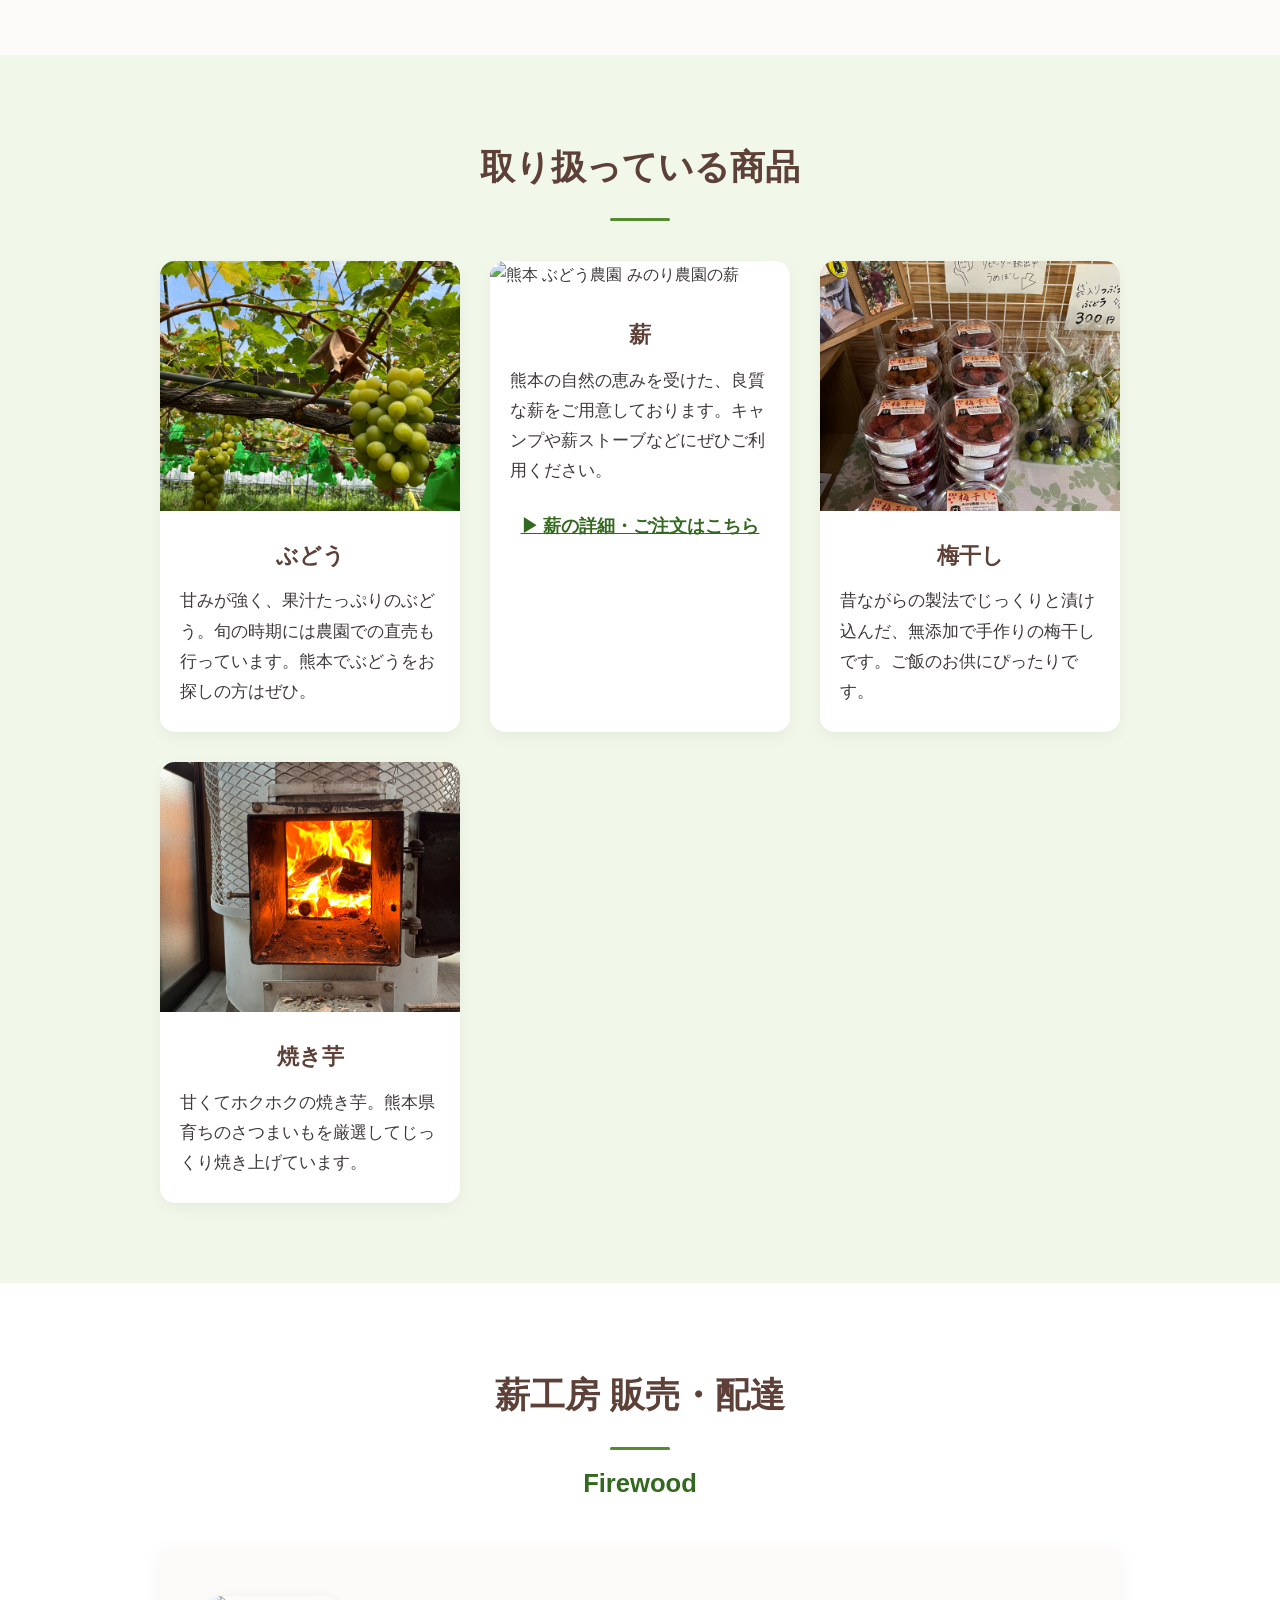
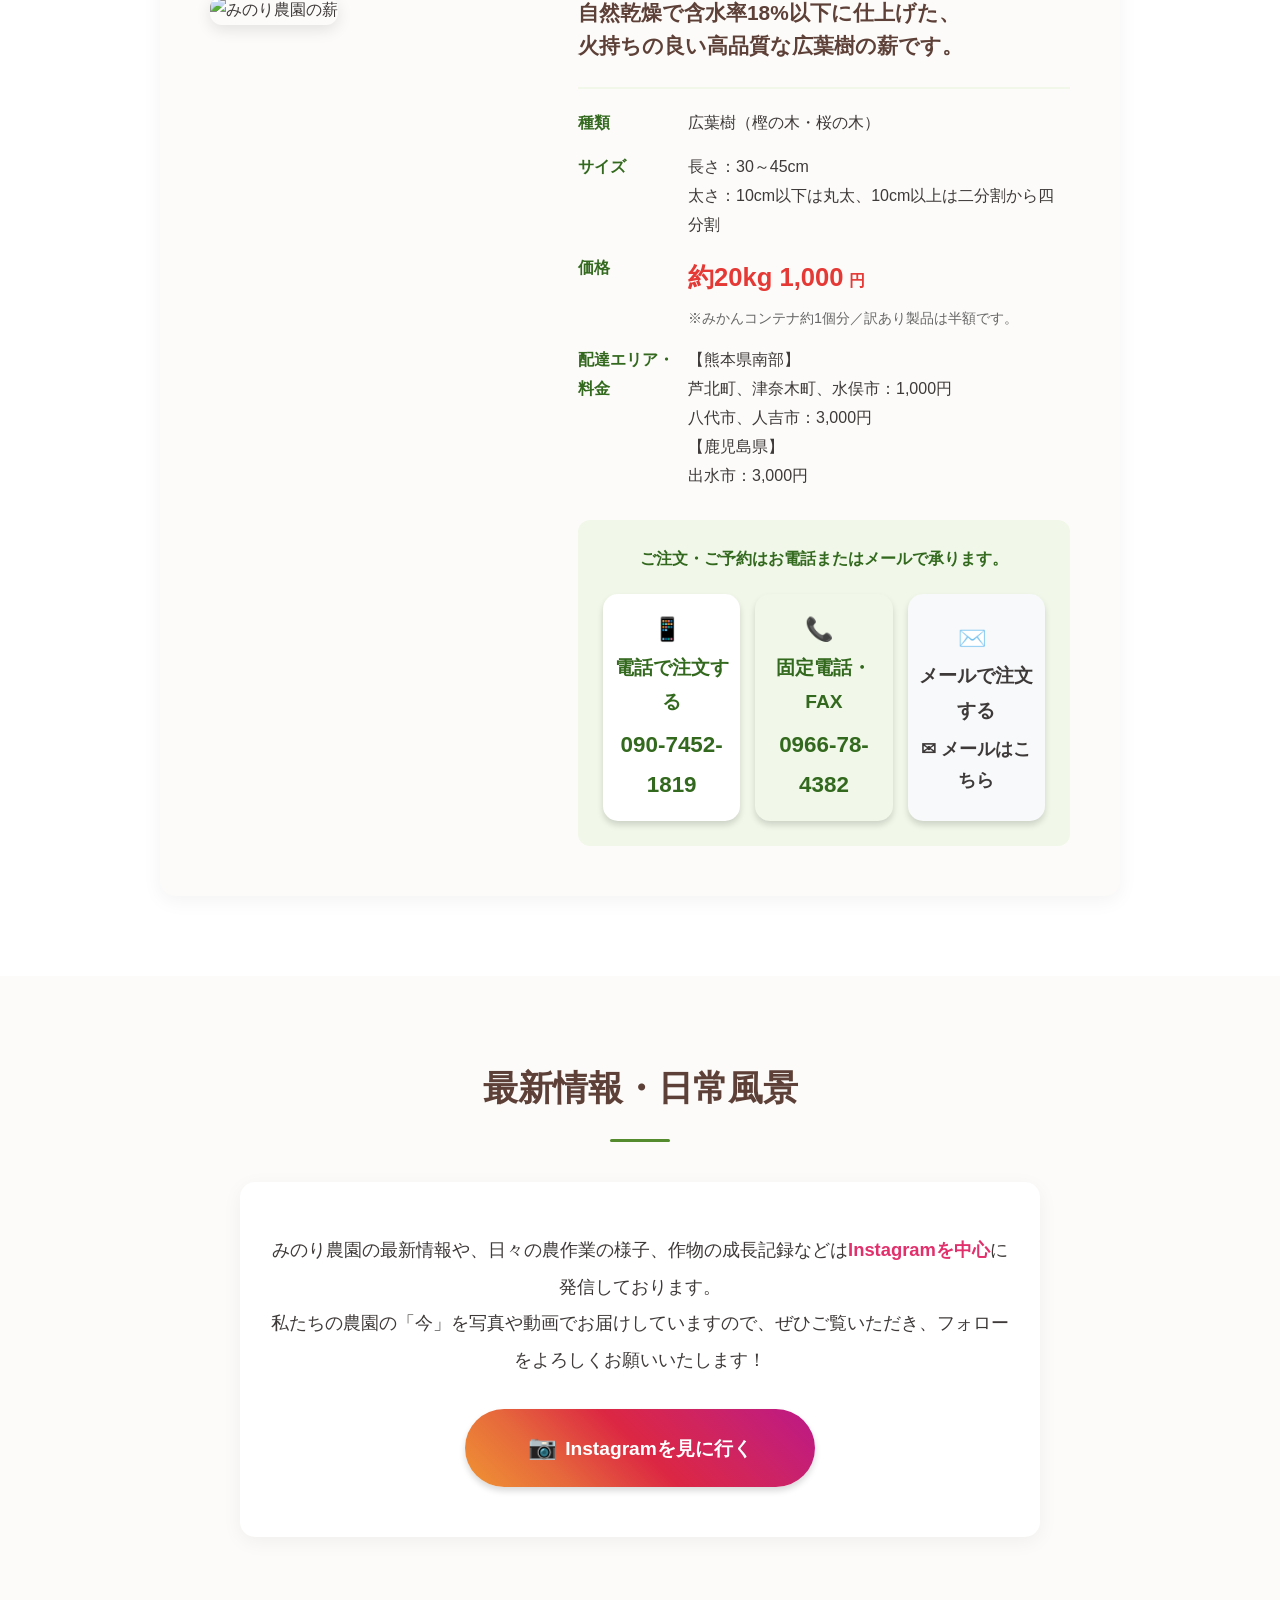
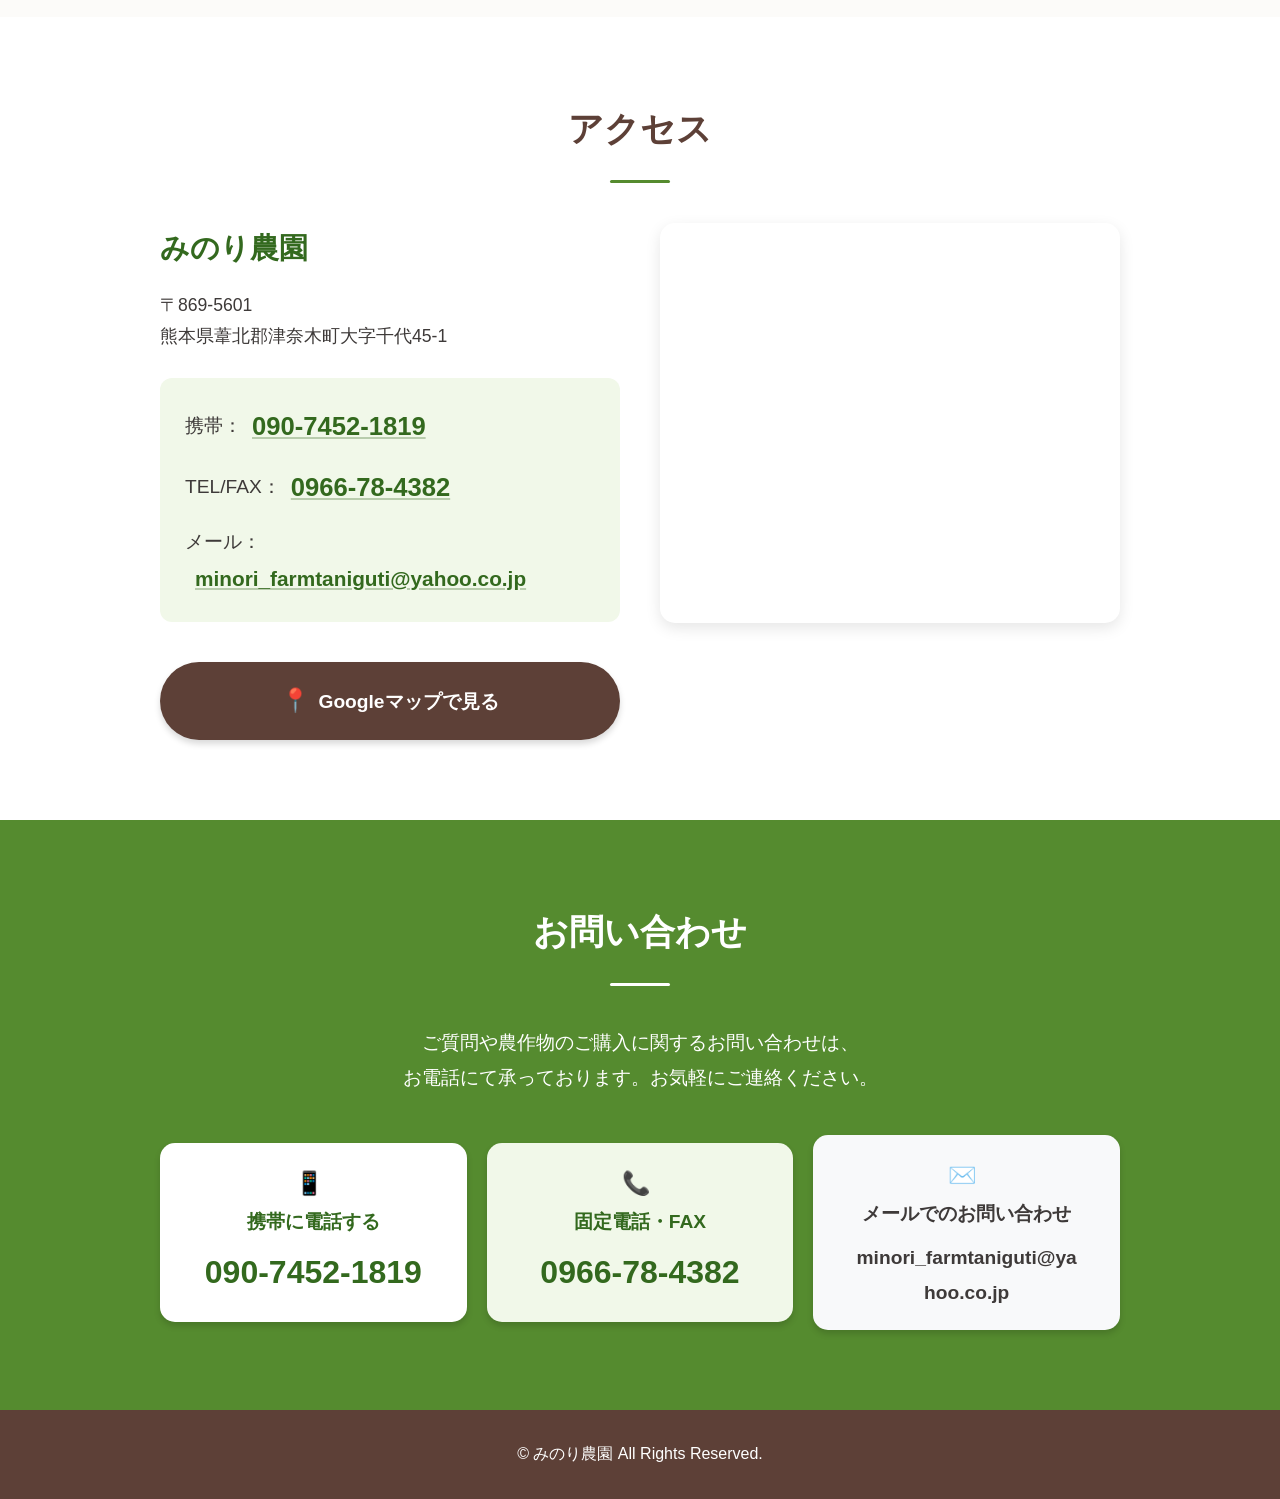
==== commit 08cb56b0: "配達エリアと料金の情報を更新" ====
--- a/index.html
+++ b/index.html
@@ -126,7 +126,7 @@
         <!-- ④ 薪のご案内 -->
         <section id="firewood" class="section firewood">
             <div class="container">
-                <h2>こだわりの薪 販売・配達</h2>
+                <h2>薪工房 販売・配達</h2>
                 <h2 class="sub-heading">Firewood</h2>
                 <div class="firewood-content">
                     <div class="firewood-image">
@@ -144,10 +144,13 @@
                                 <strong class="price">約20kg 1,000<span>円</span></strong><br>
                                 <span class="note">※みかんコンテナ約1個分／訳あり製品は半額です。</span>
                             </dd>
-                            <dt>配達エリア</dt>
+                            <dt>配達エリア・料金</dt>
                             <dd>
-                                【熊本県南部】八代市、人吉市、芦北町、津奈木町、水俣市<br>
-                                【鹿児島県】出水市
+                                【熊本県南部】<br>
+                                芦北町、津奈木町、水俣市：1,000円<br>
+                                八代市、人吉市：3,000円<br>
+                                【鹿児島県】<br>
+                                出水市：3,000円
                             </dd>
                         </dl>
                         <div class="firewood-cta">
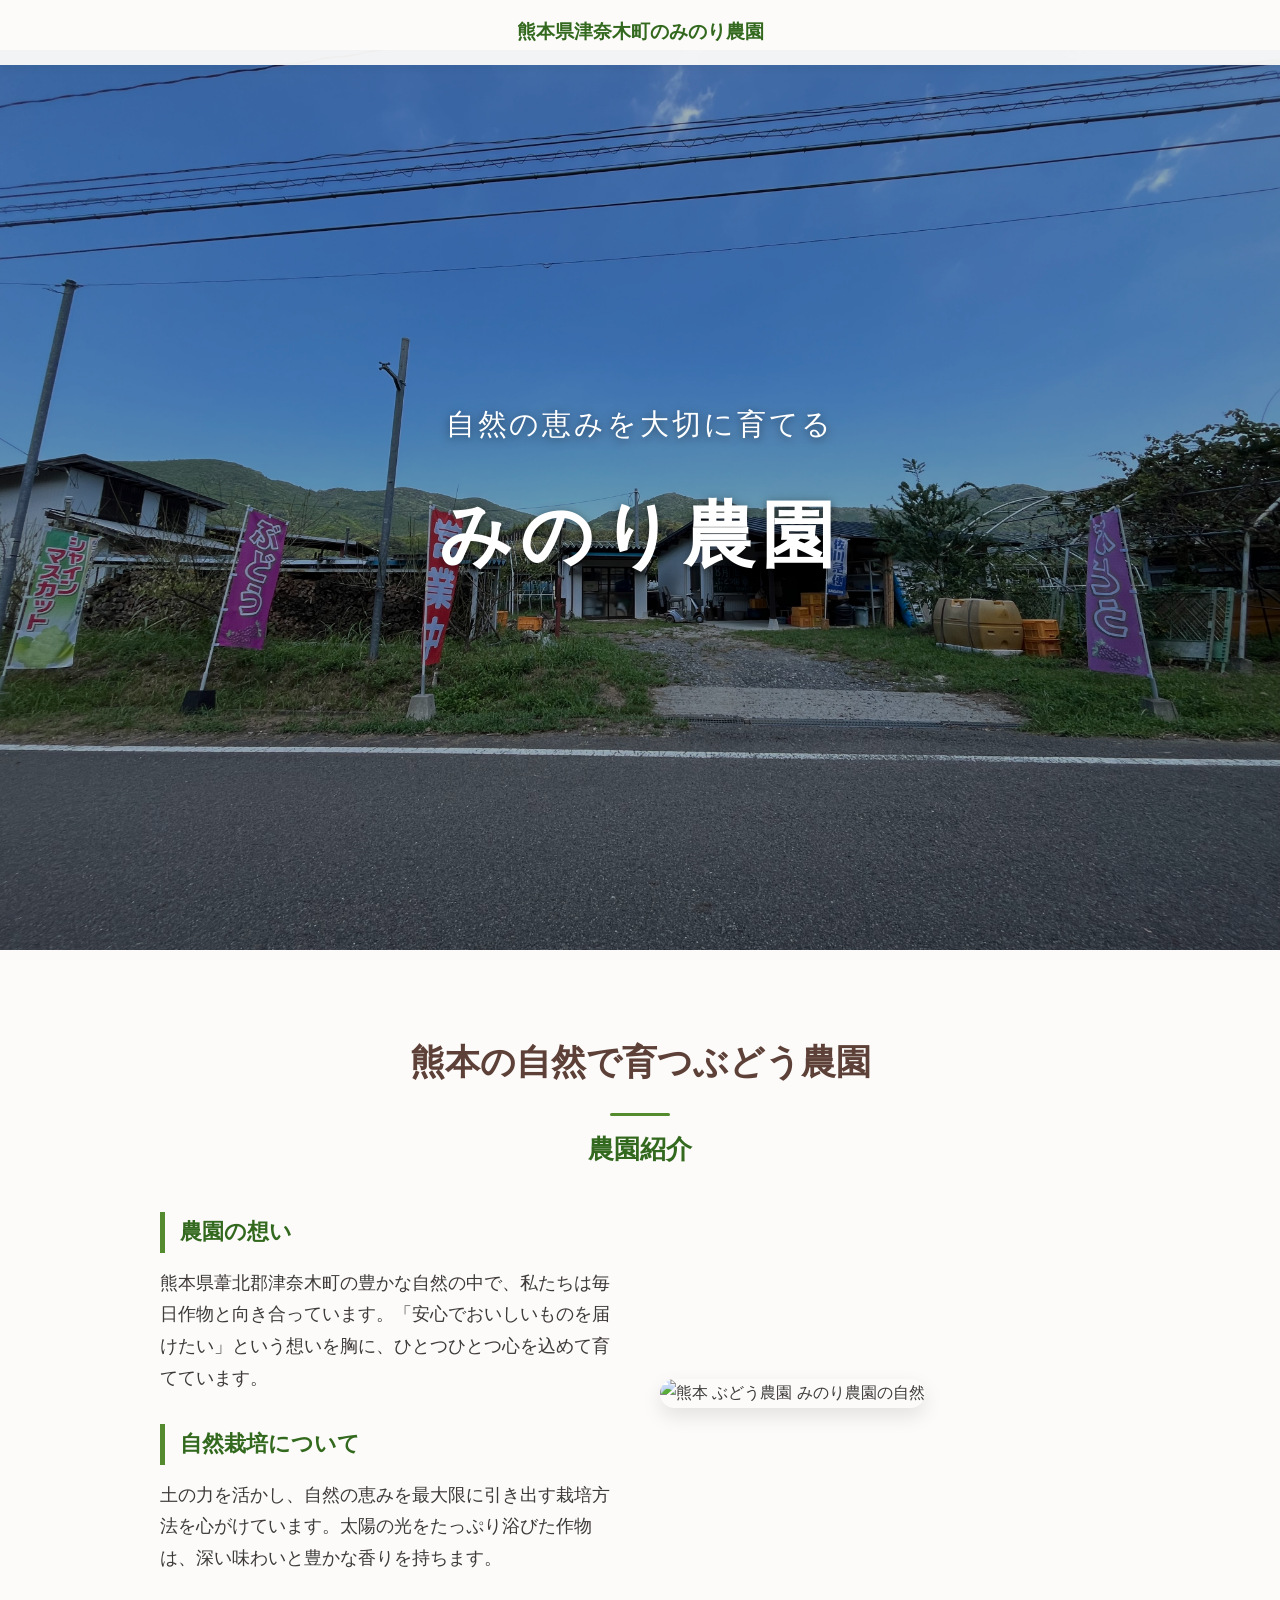
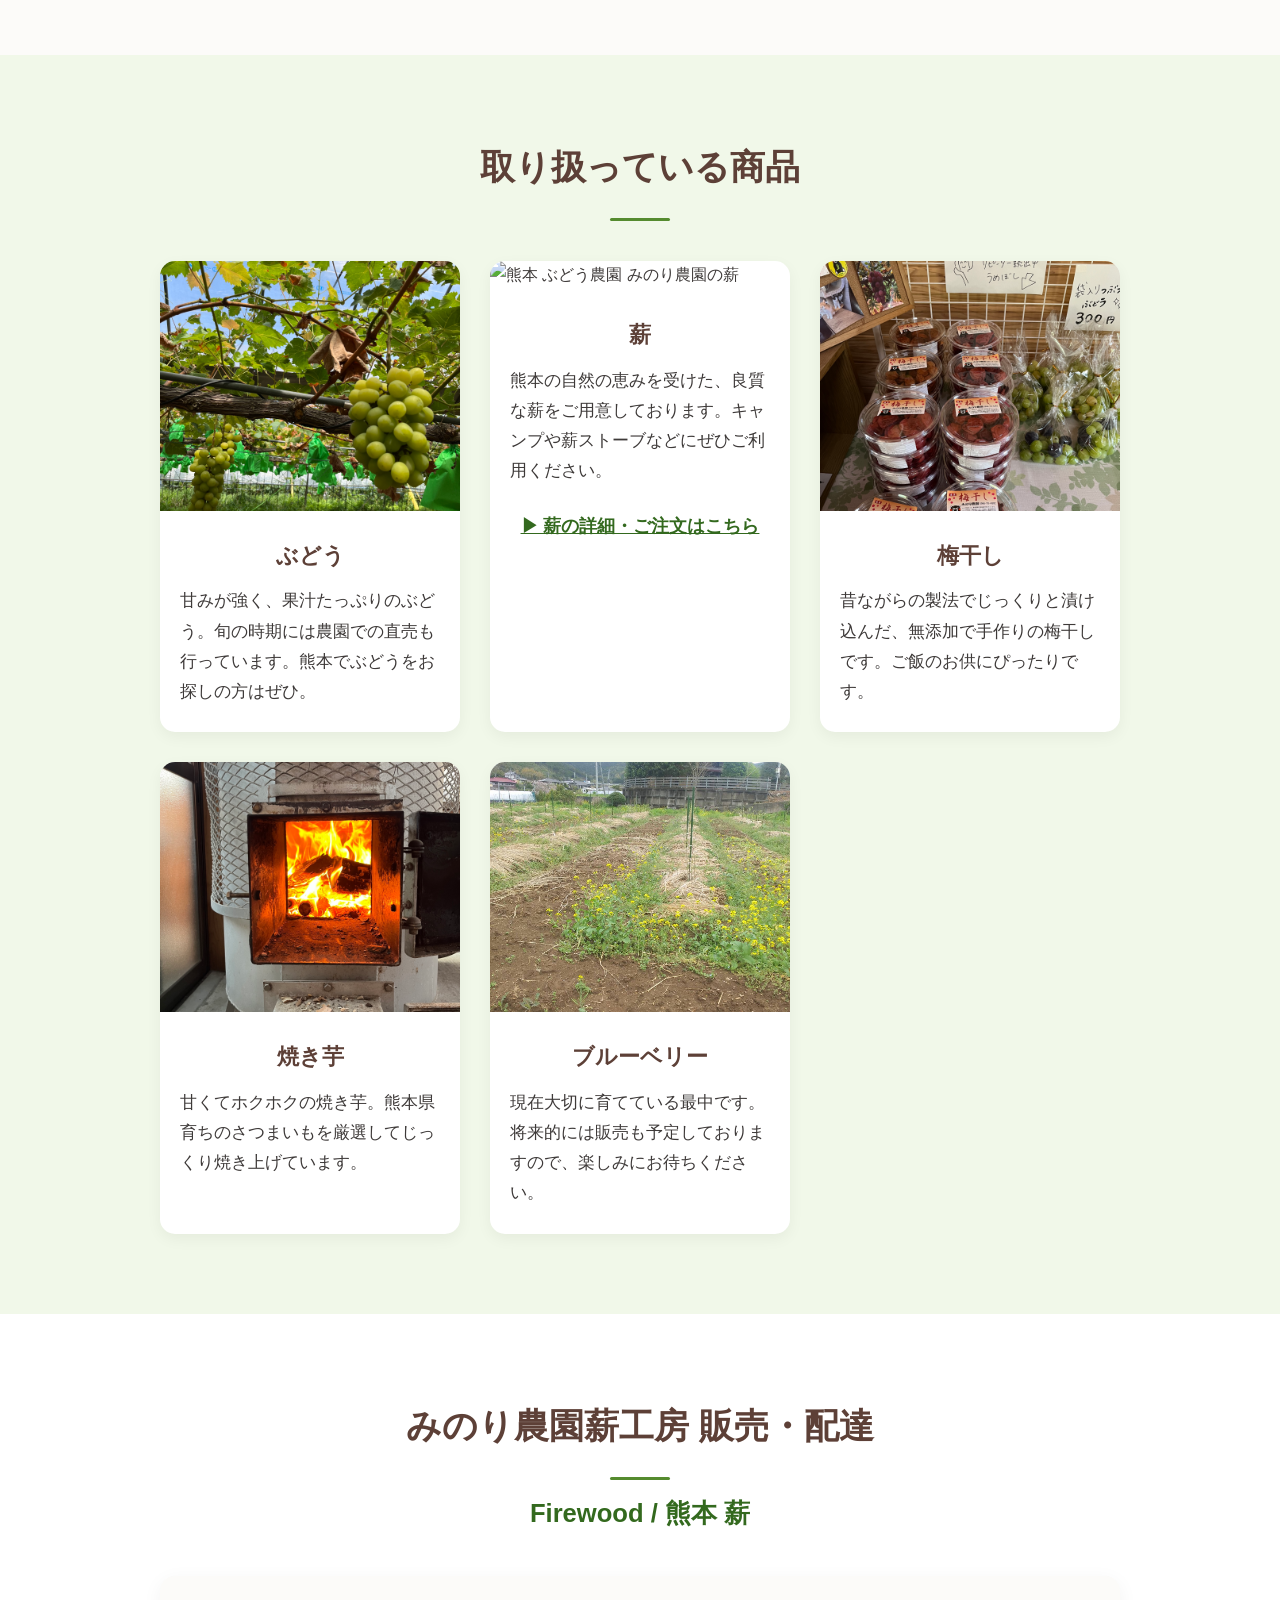
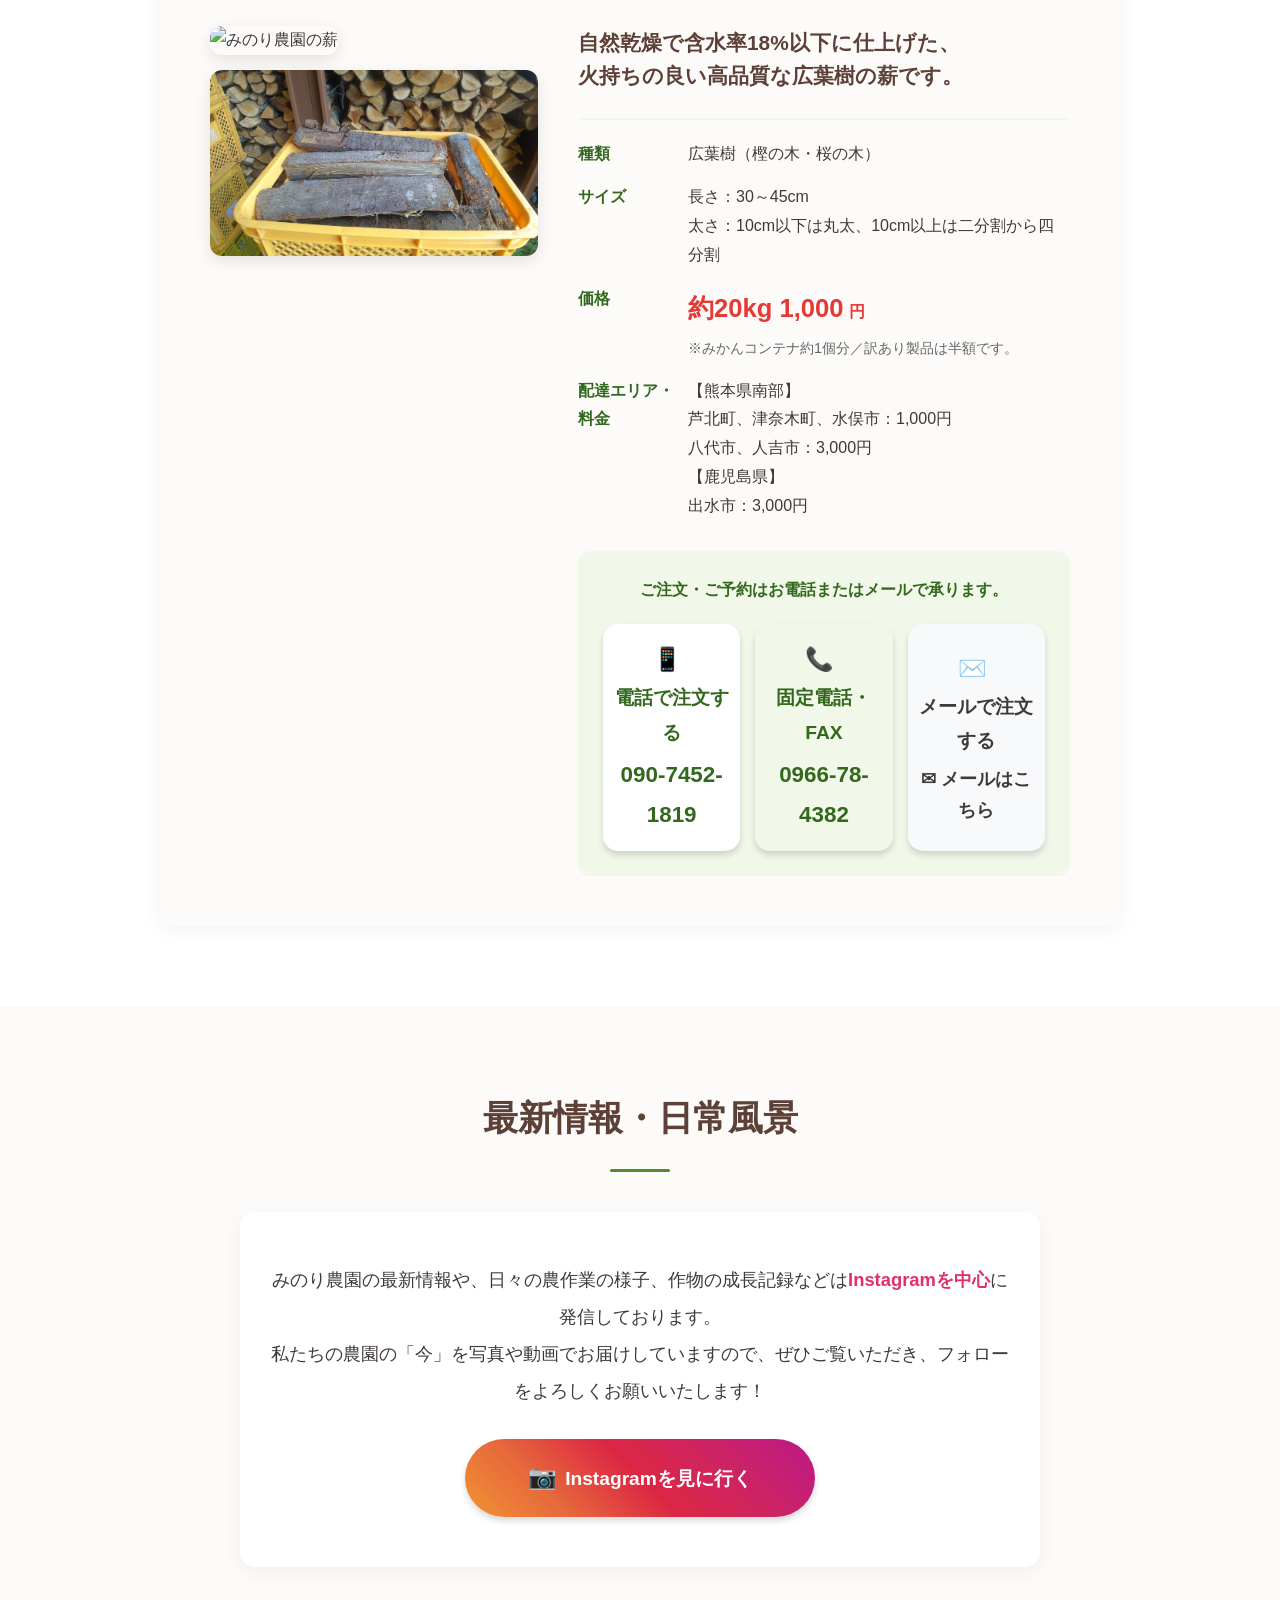
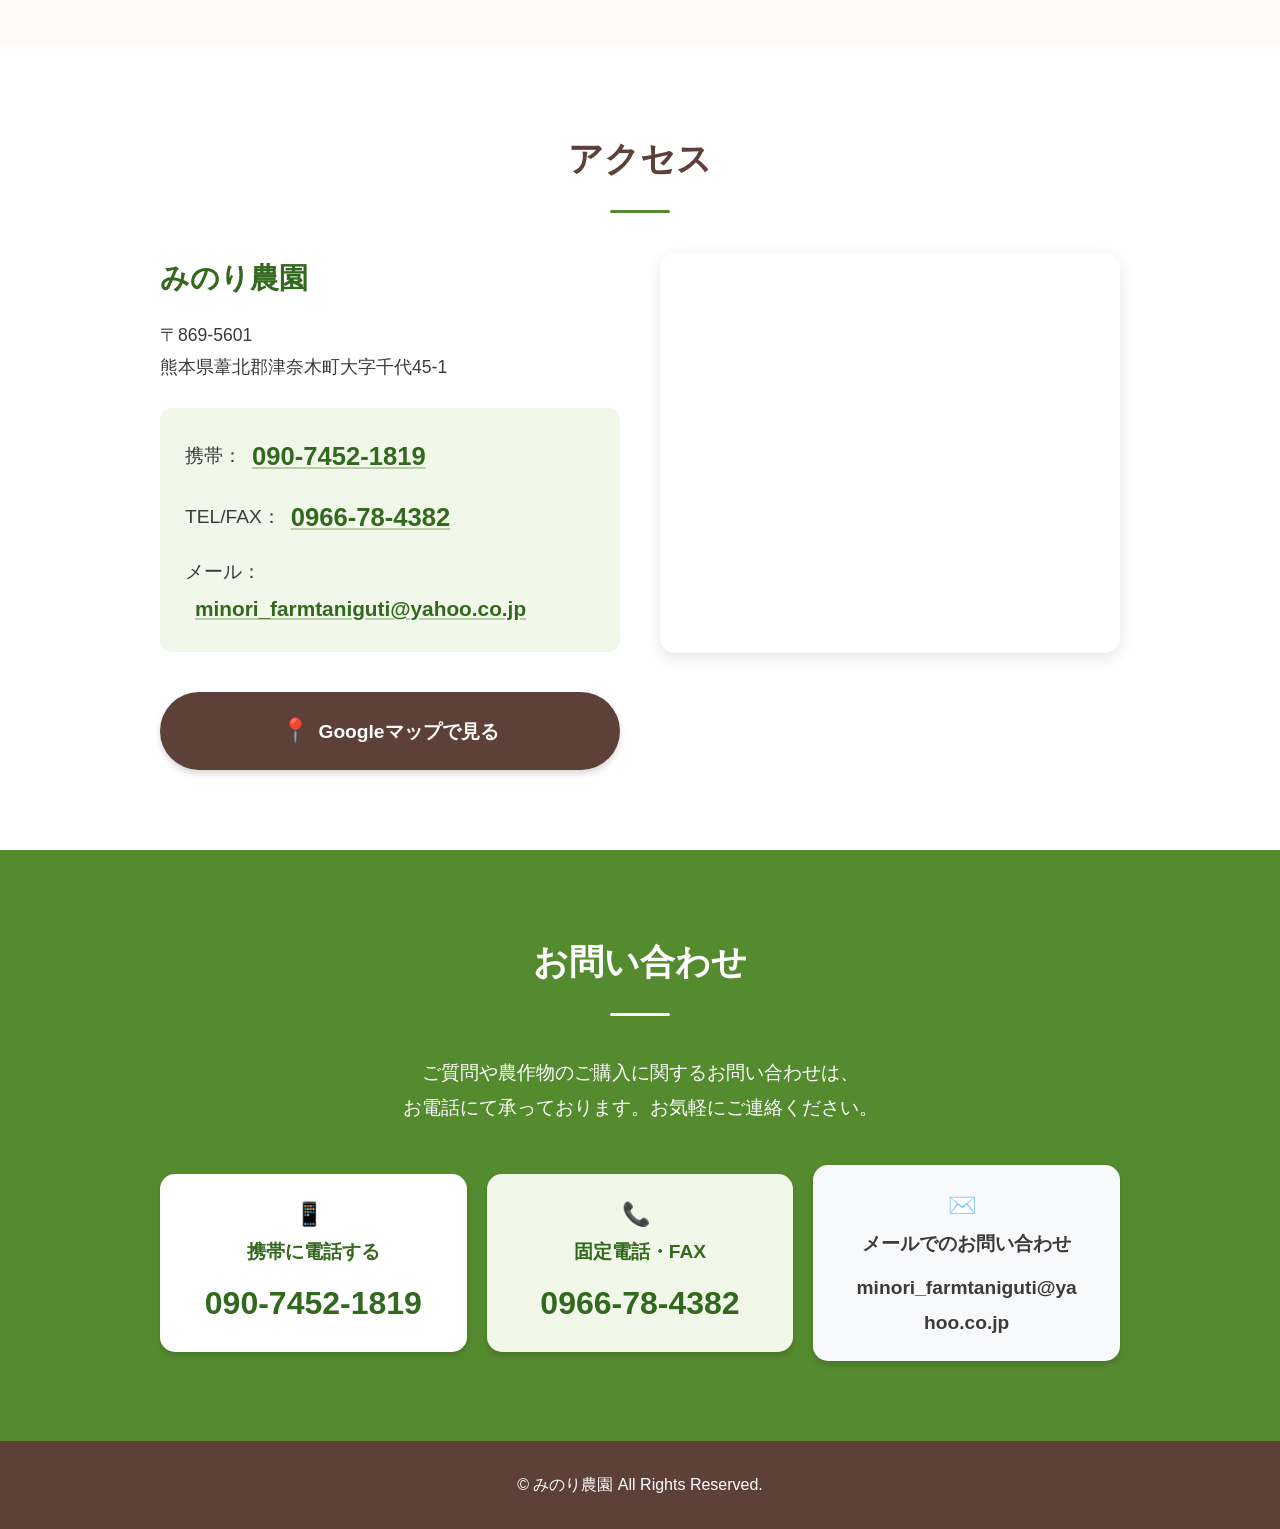
==== commit f89d433d: "Update SEO keywords, add blueberry product and firewood image" ====
--- a/index.html
+++ b/index.html
@@ -4,8 +4,8 @@
 <head>
     <meta charset="UTF-8">
     <meta name="viewport" content="width=device-width, initial-scale=1.0">
-    <meta name="description" content="熊本県葦北郡津奈木町のみのり農園。自然の恵みを大切に育てたぶどうや農産物を栽培しています。熊本でぶどう農園をお探しの方はぜひお越しください。">
-    <meta name="keywords" content="熊本ぶどう農園,熊本農園,熊本牧,津奈木町農園,熊本ぶどう">
+    <meta name="description" content="熊本県葦北郡津奈木町のみのり農園。自然の恵みを大切に育てたぶどうや農産物、人気の熊本の薪（みのり農園薪工房）を販売しています。熊本でぶどう農園や薪をお探しの方はぜひお越しください。">
+    <meta name="keywords" content="熊本ぶどう農園,熊本農園,熊本牧,津奈木町農園,熊本ぶどう,みのり農園薪工房,熊本 薪">
     <title>みのり農園｜熊本県津奈木町のぶどう農園</title>
     <!-- Security Meta Tags -->
     <meta http-equiv="Content-Security-Policy"
@@ -14,7 +14,7 @@
     <meta name="referrer" content="strict-origin-when-cross-origin">
     <!-- OGP Settings -->
     <meta property="og:title" content="みのり農園｜熊本県津奈木町のぶどう農園">
-    <meta property="og:description" content="熊本県葦北郡津奈木町のみのり農園。自然の恵みを大切に育てたぶどうや農産物を栽培しています。熊本でぶどう農園をお探しの方はぜひお越しください。">
+    <meta property="og:description" content="熊本県葦北郡津奈木町のみのり農園。自然の恵みを大切に育てたぶどうや農産物、人気の熊本の薪（みのり農園薪工房）を販売しています。熊本でぶどう農園や薪をお探しの方はぜひお越しください。">
     <meta property="og:type" content="website">
     <meta property="og:url" content="https://example.com/">
     <meta property="og:image"
@@ -120,17 +120,23 @@
                         <h3>焼き芋</h3>
                         <p>甘くてホクホクの焼き芋。熊本県育ちのさつまいもを厳選してじっくり焼き上げています。</p>
                     </div>
+                    <div class="crop-card">
+                        <img src="9072.jpg" alt="熊本 ぶどう農園 みのり農園のブルーベリー" loading="lazy">
+                        <h3>ブルーベリー</h3>
+                        <p>現在大切に育てている最中です。将来的には販売も予定しておりますので、楽しみにお待ちください。</p>
+                    </div>
                 </div>
             </div>
         </section>
         <!-- ④ 薪のご案内 -->
         <section id="firewood" class="section firewood">
             <div class="container">
-                <h2>薪工房 販売・配達</h2>
-                <h2 class="sub-heading">Firewood</h2>
+                <h2>みのり農園薪工房 販売・配達</h2>
+                <h2 class="sub-heading">Firewood / 熊本 薪</h2>
                 <div class="firewood-content">
                     <div class="firewood-image">
                         <img src="S__67878945_0.jpg" alt="みのり農園の薪" loading="lazy">
+                        <img src="9074.jpg" alt="みのり農園薪工房の販売・配達" loading="lazy" style="margin-top: 15px;">
                     </div>
                     <div class="firewood-details">
                         <p class="firewood-lead">自然乾燥で含水率18%以下に仕上げた、<br>火持ちの良い高品質な広葉樹の薪です。</p>
